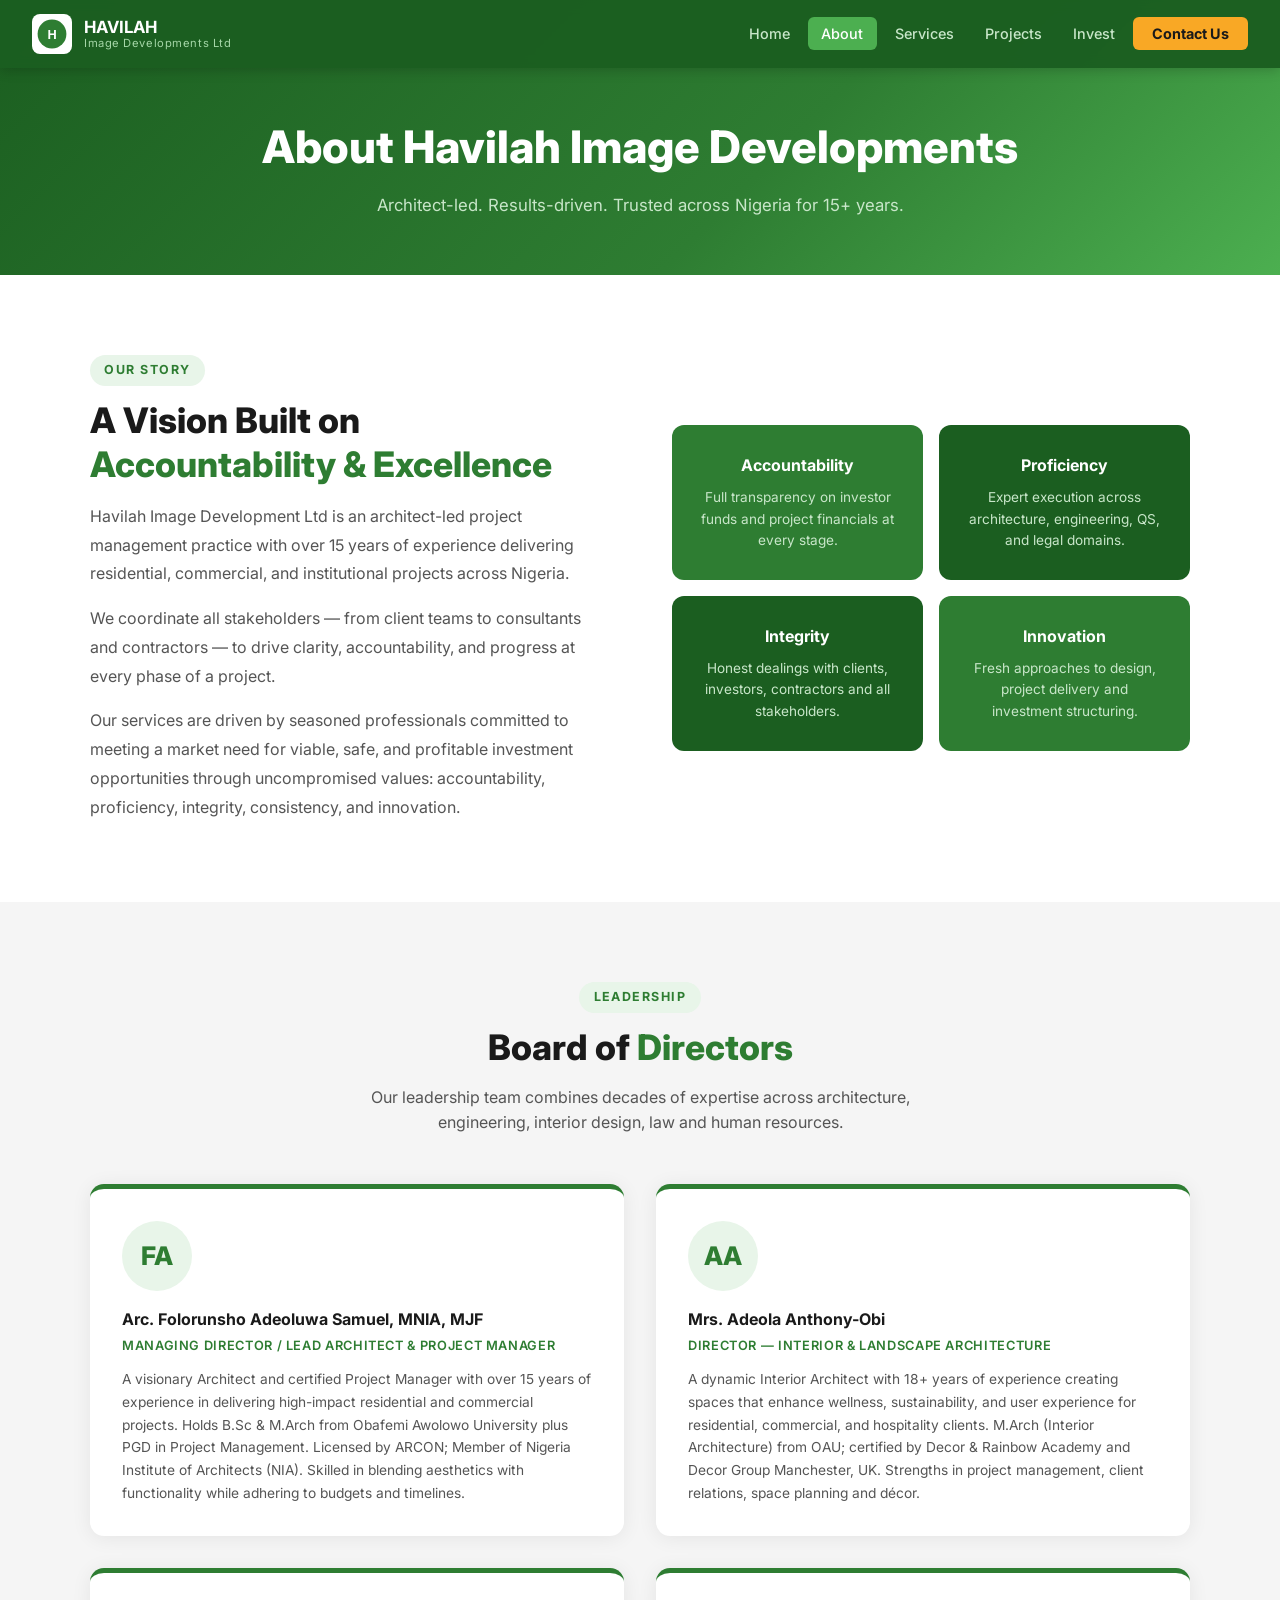
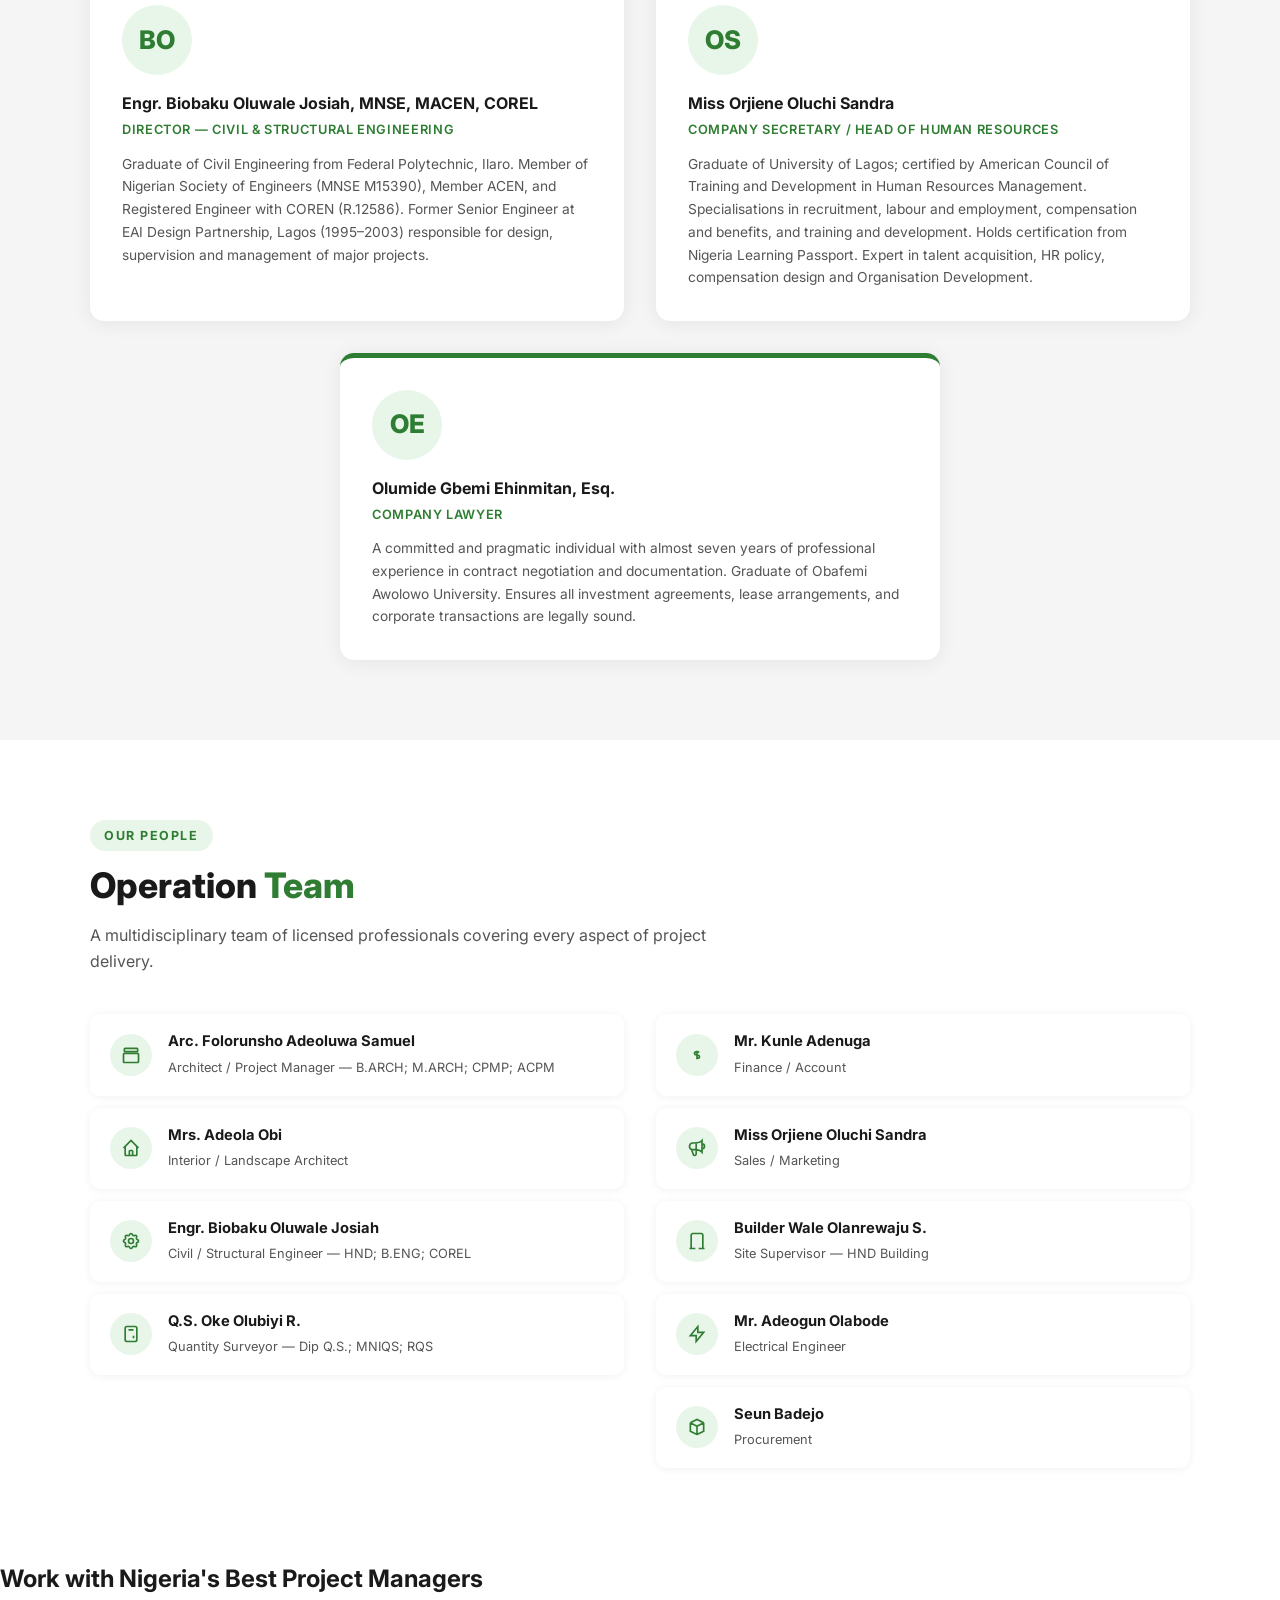
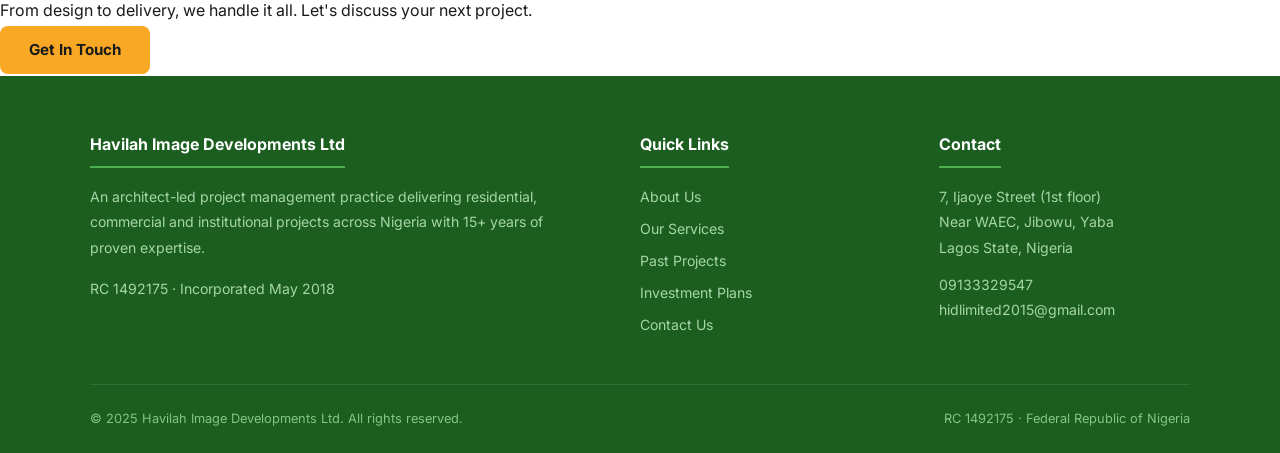
==== about.html @ 55fb6318 "Initial website build — Havilah Image Developments Ltd" ====
<!DOCTYPE html>
<html lang="en">
<head>
  <meta charset="UTF-8" />
  <meta name="viewport" content="width=device-width, initial-scale=1.0" />
  <title>About Us — Havilah Image Developments Ltd</title>
  <meta name="description" content="Learn about Havilah Image Developments Ltd — our story, board of directors, and expert operation team." />
  <link rel="preconnect" href="https://fonts.googleapis.com" />
  <link href="https://fonts.googleapis.com/css2?family=Inter:wght@400;500;600;700;800&display=swap" rel="stylesheet" />
  <link rel="stylesheet" href="assets/css/style.css" />
  <style>
    [data-reveal] {
      opacity: 0; transform: translateY(24px);
      transition: opacity 0.6s ease, transform 0.6s ease;
    }
    [data-reveal].revealed { opacity: 1; transform: none; }

    .team-card {
      background: white;
      border-radius: 14px;
      box-shadow: 0 2px 20px rgba(0,0,0,0.07);
      padding: 2rem;
      border-top: 5px solid var(--green-main);
      transition: transform 0.2s;
    }
    .team-card:hover { transform: translateY(-4px); }

    .team-avatar {
      width: 70px; height: 70px;
      border-radius: 50%;
      background: var(--green-pale);
      display: flex; align-items: center; justify-content: center;
      margin-bottom: 1rem;
      font-size: 1.6rem; font-weight: 800;
      color: var(--green-main);
    }

    .team-card h3 { font-size: 1rem; font-weight: 700; color: var(--dark); margin-bottom: 0.2rem; }
    .team-card .role { font-size: 0.8rem; color: var(--green-main); font-weight: 600; margin-bottom: 0.75rem; text-transform: uppercase; letter-spacing: 0.05em; }
    .team-card p { font-size: 0.86rem; color: var(--gray-text); line-height: 1.65; }

    .ops-row {
      display: flex; align-items: center; gap: 1rem;
      padding: 1rem 1.25rem;
      background: white;
      border-radius: 10px;
      box-shadow: 0 1px 8px rgba(0,0,0,0.06);
      margin-bottom: 0.75rem;
    }
    .ops-icon { width: 42px; height: 42px; border-radius: 50%; background: var(--green-pale); display: flex; align-items: center; justify-content: center; flex-shrink: 0; }
    .ops-icon svg { width: 20px; height: 20px; stroke: var(--green-main); }
    .ops-row h4 { font-size: 0.92rem; font-weight: 700; color: var(--dark); }
    .ops-row span { font-size: 0.8rem; color: var(--gray-text); }

    .value-card {
      background: var(--green-main);
      color: white;
      border-radius: 12px;
      padding: 1.75rem;
      text-align: center;
    }
    .value-card h3 { font-size: 1rem; font-weight: 700; margin-bottom: 0.5rem; }
    .value-card p { font-size: 0.85rem; color: #c8e6c9; }
  </style>
</head>
<body>

<!-- NAVBAR -->
<nav class="navbar">
  <a href="index.html" class="navbar-brand">
    <div style="width:40px;height:40px;background:white;border-radius:8px;display:flex;align-items:center;justify-content:center;">
      <svg viewBox="0 0 40 40" width="32" height="32"><circle cx="20" cy="20" r="18" fill="#2E7D32"/><text x="20" y="26" text-anchor="middle" fill="white" font-size="16" font-weight="800" font-family="Arial">H</text></svg>
    </div>
    <span>HAVILAH<small>Image Developments Ltd</small></span>
  </a>
  <button class="hamburger" aria-label="Menu"><span></span><span></span><span></span></button>
  <ul class="nav-links">
    <li><a href="index.html">Home</a></li>
    <li><a href="about.html">About</a></li>
    <li><a href="services.html">Services</a></li>
    <li><a href="projects.html">Projects</a></li>
    <li><a href="investment.html">Invest</a></li>
    <li><a href="contact.html" class="nav-cta">Contact Us</a></li>
  </ul>
</nav>

<!-- PAGE HEADER -->
<div class="page-header">
  <h1>About Havilah Image Developments</h1>
  <p>Architect-led. Results-driven. Trusted across Nigeria for 15+ years.</p>
</div>

<!-- ABOUT STORY -->
<section>
  <div class="container">
    <div class="grid-2" style="align-items:center;gap:4rem;" data-reveal>
      <div>
        <span class="section-label">Our Story</span>
        <h2 class="section-title">A Vision Built on <span>Accountability & Excellence</span></h2>
        <p style="color:var(--gray-text);margin-bottom:1rem;line-height:1.8;">Havilah Image Development Ltd is an architect-led project management practice with over 15 years of experience delivering residential, commercial, and institutional projects across Nigeria.</p>
        <p style="color:var(--gray-text);margin-bottom:1rem;line-height:1.8;">We coordinate all stakeholders — from client teams to consultants and contractors — to drive clarity, accountability, and progress at every phase of a project.</p>
        <p style="color:var(--gray-text);line-height:1.8;">Our services are driven by seasoned professionals committed to meeting a market need for viable, safe, and profitable investment opportunities through uncompromised values: accountability, proficiency, integrity, consistency, and innovation.</p>
      </div>
      <div class="grid-2" style="gap:1rem;">
        <div class="value-card">
          <h3>Accountability</h3>
          <p>Full transparency on investor funds and project financials at every stage.</p>
        </div>
        <div class="value-card" style="background:var(--green-dark);">
          <h3>Proficiency</h3>
          <p>Expert execution across architecture, engineering, QS, and legal domains.</p>
        </div>
        <div class="value-card" style="background:var(--green-dark);">
          <h3>Integrity</h3>
          <p>Honest dealings with clients, investors, contractors and all stakeholders.</p>
        </div>
        <div class="value-card">
          <h3>Innovation</h3>
          <p>Fresh approaches to design, project delivery and investment structuring.</p>
        </div>
      </div>
    </div>
  </div>
</section>

<!-- BOARD OF DIRECTORS -->
<section style="background:var(--gray-light);">
  <div class="container">
    <div data-reveal style="text-align:center;margin-bottom:3rem;">
      <span class="section-label">Leadership</span>
      <h2 class="section-title">Board of <span>Directors</span></h2>
      <p class="section-subtitle" style="margin:0 auto;">Our leadership team combines decades of expertise across architecture, engineering, interior design, law and human resources.</p>
    </div>
    <div class="grid-2" data-reveal style="gap:2rem;">
      <div class="team-card">
        <div class="team-avatar">FA</div>
        <h3>Arc. Folorunsho Adeoluwa Samuel, MNIA, MJF</h3>
        <div class="role">Managing Director / Lead Architect & Project Manager</div>
        <p>A visionary Architect and certified Project Manager with over 15 years of experience in delivering high-impact residential and commercial projects. Holds B.Sc &amp; M.Arch from Obafemi Awolowo University plus PGD in Project Management. Licensed by ARCON; Member of Nigeria Institute of Architects (NIA). Skilled in blending aesthetics with functionality while adhering to budgets and timelines.</p>
      </div>
      <div class="team-card">
        <div class="team-avatar">AA</div>
        <h3>Mrs. Adeola Anthony-Obi</h3>
        <div class="role">Director — Interior & Landscape Architecture</div>
        <p>A dynamic Interior Architect with 18+ years of experience creating spaces that enhance wellness, sustainability, and user experience for residential, commercial, and hospitality clients. M.Arch (Interior Architecture) from OAU; certified by Decor &amp; Rainbow Academy and Decor Group Manchester, UK. Strengths in project management, client relations, space planning and décor.</p>
      </div>
      <div class="team-card">
        <div class="team-avatar">BO</div>
        <h3>Engr. Biobaku Oluwale Josiah, MNSE, MACEN, COREL</h3>
        <div class="role">Director — Civil & Structural Engineering</div>
        <p>Graduate of Civil Engineering from Federal Polytechnic, Ilaro. Member of Nigerian Society of Engineers (MNSE M15390), Member ACEN, and Registered Engineer with COREN (R.12586). Former Senior Engineer at EAI Design Partnership, Lagos (1995–2003) responsible for design, supervision and management of major projects.</p>
      </div>
      <div class="team-card">
        <div class="team-avatar">OS</div>
        <h3>Miss Orjiene Oluchi Sandra</h3>
        <div class="role">Company Secretary / Head of Human Resources</div>
        <p>Graduate of University of Lagos; certified by American Council of Training and Development in Human Resources Management. Specialisations in recruitment, labour and employment, compensation and benefits, and training and development. Holds certification from Nigeria Learning Passport. Expert in talent acquisition, HR policy, compensation design and Organisation Development.</p>
      </div>
    </div>

    <!-- Lawyer -->
    <div style="margin-top:2rem;" data-reveal>
      <div class="team-card" style="max-width:600px;margin:0 auto;">
        <div class="team-avatar">OE</div>
        <h3>Olumide Gbemi Ehinmitan, Esq.</h3>
        <div class="role">Company Lawyer</div>
        <p>A committed and pragmatic individual with almost seven years of professional experience in contract negotiation and documentation. Graduate of Obafemi Awolowo University. Ensures all investment agreements, lease arrangements, and corporate transactions are legally sound.</p>
      </div>
    </div>
  </div>
</section>

<!-- OPERATION TEAM -->
<section>
  <div class="container">
    <div data-reveal style="margin-bottom:2.5rem;">
      <span class="section-label">Our People</span>
      <h2 class="section-title">Operation <span>Team</span></h2>
      <p class="section-subtitle">A multidisciplinary team of licensed professionals covering every aspect of project delivery.</p>
    </div>
    <div class="grid-2" data-reveal>
      <div>
        <div class="ops-row">
          <div class="ops-icon"><svg fill="none" stroke-width="2" viewBox="0 0 24 24"><path d="M4 5a1 1 0 011-1h14a1 1 0 011 1v2a1 1 0 01-1 1H5a1 1 0 01-1-1V5z"/><rect x="3" y="10" width="18" height="11" rx="1" stroke-width="2" fill="none"/></svg></div>
          <div><h4>Arc. Folorunsho Adeoluwa Samuel</h4><span>Architect / Project Manager — B.ARCH; M.ARCH; CPMP; ACPM</span></div>
        </div>
        <div class="ops-row">
          <div class="ops-icon"><svg fill="none" stroke-width="2" viewBox="0 0 24 24"><path d="M3 12l2-2m0 0l7-7 7 7M5 10v10a1 1 0 001 1h3m10-11l2 2m-2-2v10a1 1 0 01-1 1h-3m-6 0a1 1 0 001-1v-4a1 1 0 011-1h2a1 1 0 011 1v4a1 1 0 001 1m-6 0h6"/></svg></div>
          <div><h4>Mrs. Adeola Obi</h4><span>Interior / Landscape Architect</span></div>
        </div>
        <div class="ops-row">
          <div class="ops-icon"><svg fill="none" stroke-width="2" viewBox="0 0 24 24"><path d="M10.325 4.317c.426-1.756 2.924-1.756 3.35 0a1.724 1.724 0 002.573 1.066c1.543-.94 3.31.826 2.37 2.37a1.724 1.724 0 001.065 2.572c1.756.426 1.756 2.924 0 3.35a1.724 1.724 0 00-1.066 2.573c.94 1.543-.826 3.31-2.37 2.37a1.724 1.724 0 00-2.572 1.065c-.426 1.756-2.924 1.756-3.35 0a1.724 1.724 0 00-2.573-1.066c-1.543.94-3.31-.826-2.37-2.37a1.724 1.724 0 00-1.065-2.572c-1.756-.426-1.756-2.924 0-3.35a1.724 1.724 0 001.066-2.573c-.94-1.543.826-3.31 2.37-2.37.996.608 2.296.07 2.572-1.065z"/><circle cx="12" cy="12" r="3"/></svg></div>
          <div><h4>Engr. Biobaku Oluwale Josiah</h4><span>Civil / Structural Engineer — HND; B.ENG; COREL</span></div>
        </div>
        <div class="ops-row">
          <div class="ops-icon"><svg fill="none" stroke-width="2" viewBox="0 0 24 24"><path d="M9 7h6m0 10v-3m-3 3h.01M9 17h.01M9 14h.01M12 14h.01M15 11h.01M12 11h.01M9 11h.01M7 21h10a2 2 0 002-2V5a2 2 0 00-2-2H7a2 2 0 00-2 2v14a2 2 0 002 2z"/></svg></div>
          <div><h4>Q.S. Oke Olubiyi R.</h4><span>Quantity Surveyor — Dip Q.S.; MNIQS; RQS</span></div>
        </div>
      </div>
      <div>
        <div class="ops-row">
          <div class="ops-icon"><svg fill="none" stroke-width="2" viewBox="0 0 24 24"><path d="M12 8c-1.657 0-3 .895-3 2s1.343 2 3 2 3 .895 3 2-1.343 2-3 2m0-8c1.11 0 2.08.402 2.599 1M12 8V7m0 1v8m0 0v1"/></svg></div>
          <div><h4>Mr. Kunle Adenuga</h4><span>Finance / Account</span></div>
        </div>
        <div class="ops-row">
          <div class="ops-icon"><svg fill="none" stroke-width="2" viewBox="0 0 24 24"><path d="M11 5.882V19.24a1.76 1.76 0 01-3.417.592l-2.147-6.15M18 13a3 3 0 100-6M5.436 13.683A4.001 4.001 0 017 6h1.832c4.1 0 7.625-1.234 9.168-3v14c-1.543-1.766-5.067-3-9.168-3H7a3.988 3.988 0 01-1.564-.317z"/></svg></div>
          <div><h4>Miss Orjiene Oluchi Sandra</h4><span>Sales / Marketing</span></div>
        </div>
        <div class="ops-row">
          <div class="ops-icon"><svg fill="none" stroke-width="2" viewBox="0 0 24 24"><path d="M19 21V5a2 2 0 00-2-2H7a2 2 0 00-2 2v16m14 0h2m-2 0h-5m-9 0H3m2 0h5"/></svg></div>
          <div><h4>Builder Wale Olanrewaju S.</h4><span>Site Supervisor — HND Building</span></div>
        </div>
        <div class="ops-row">
          <div class="ops-icon"><svg fill="none" stroke-width="2" viewBox="0 0 24 24"><path d="M13 10V3L4 14h7v7l9-11h-7z"/></svg></div>
          <div><h4>Mr. Adeogun Olabode</h4><span>Electrical Engineer</span></div>
        </div>
        <div class="ops-row">
          <div class="ops-icon"><svg fill="none" stroke-width="2" viewBox="0 0 24 24"><path d="M20 7l-8-4-8 4m16 0l-8 4m8-4v10l-8 4m0-10L4 7m8 4v10M4 7v10l8 4"/></svg></div>
          <div><h4>Seun Badejo</h4><span>Procurement</span></div>
        </div>
      </div>
    </div>
  </div>
</section>

<!-- CTA -->
<div class="cta-band">
  <h2>Work with Nigeria's Best Project Managers</h2>
  <p>From design to delivery, we handle it all. Let's discuss your next project.</p>
  <div class="btn-actions">
    <a href="contact.html" class="btn btn-gold">Get In Touch</a>
    <a href="services.html" class="btn btn-outline" style="color:white;border-color:rgba(255,255,255,0.5);">Our Services</a>
  </div>
</div>

<!-- FOOTER -->
<footer class="footer">
  <div class="footer-grid">
    <div>
      <h4>Havilah Image Developments Ltd</h4>
      <p>An architect-led project management practice delivering residential, commercial and institutional projects across Nigeria with 15+ years of proven expertise.</p>
      <p style="margin-top:1rem;">RC 1492175 · Incorporated May 2018</p>
    </div>
    <div>
      <h4>Quick Links</h4>
      <ul>
        <li><a href="about.html">About Us</a></li>
        <li><a href="services.html">Our Services</a></li>
        <li><a href="projects.html">Past Projects</a></li>
        <li><a href="investment.html">Investment Plans</a></li>
        <li><a href="contact.html">Contact Us</a></li>
      </ul>
    </div>
    <div>
      <h4>Contact</h4>
      <p>7, Ijaoye Street (1st floor)<br>Near WAEC, Jibowu, Yaba<br>Lagos State, Nigeria</p>
      <p style="margin-top:0.75rem;"><a href="tel:09133329547">09133329547</a></p>
      <p><a href="mailto:hidlimited2015@gmail.com">hidlimited2015@gmail.com</a></p>
    </div>
  </div>
  <div class="footer-bottom">
    <span>&copy; 2025 Havilah Image Developments Ltd. All rights reserved.</span>
    <span>RC 1492175 · Federal Republic of Nigeria</span>
  </div>
</footer>

<script src="assets/js/main.js"></script>
</body>
</html>
---- assets/css/style.css ----
/* Havilah Image Developments Ltd - Custom Styles */

:root {
  --green-dark: #1B5E20;
  --green-main: #2E7D32;
  --green-light: #4CAF50;
  --green-pale: #E8F5E9;
  --gold: #F9A825;
  --white: #ffffff;
  --gray-light: #f5f5f5;
  --gray-text: #555555;
  --dark: #1a1a1a;
}

* {
  margin: 0;
  padding: 0;
  box-sizing: border-box;
}

html {
  scroll-behavior: smooth;
}

body {
  font-family: 'Inter', 'Segoe UI', sans-serif;
  color: var(--dark);
  line-height: 1.6;
}

/* ── NAVBAR ── */
.navbar {
  position: fixed;
  top: 0;
  width: 100%;
  z-index: 1000;
  background: rgba(27, 94, 32, 0.97);
  backdrop-filter: blur(6px);
  padding: 0 2rem;
  display: flex;
  align-items: center;
  justify-content: space-between;
  height: 68px;
  box-shadow: 0 2px 12px rgba(0,0,0,0.2);
}

.navbar-brand {
  display: flex;
  align-items: center;
  gap: 0.75rem;
  text-decoration: none;
}

.navbar-brand img {
  height: 44px;
}

.navbar-brand span {
  color: white;
  font-weight: 700;
  font-size: 1.05rem;
  line-height: 1.2;
}

.navbar-brand span small {
  display: block;
  font-weight: 400;
  font-size: 0.7rem;
  color: #a5d6a7;
  letter-spacing: 0.05em;
}

.nav-links {
  display: flex;
  align-items: center;
  gap: 0.25rem;
  list-style: none;
}

.nav-links a {
  color: #c8e6c9;
  text-decoration: none;
  padding: 0.5rem 0.85rem;
  border-radius: 6px;
  font-size: 0.9rem;
  font-weight: 500;
  transition: background 0.2s, color 0.2s;
}

.nav-links a:hover,
.nav-links a.active {
  background: var(--green-light);
  color: white;
}

.nav-cta {
  background: var(--gold) !important;
  color: #1a1a1a !important;
  font-weight: 700 !important;
  padding: 0.5rem 1.2rem !important;
}

.nav-cta:hover {
  background: #f57f17 !important;
}

/* Hamburger */
.hamburger {
  display: none;
  flex-direction: column;
  gap: 5px;
  background: none;
  border: none;
  cursor: pointer;
  padding: 0.25rem;
}

.hamburger span {
  display: block;
  width: 26px;
  height: 2px;
  background: white;
  border-radius: 2px;
  transition: 0.3s;
}

/* ── PAGE HEADER BANNER ── */
.page-header {
  background: linear-gradient(135deg, var(--green-dark) 0%, var(--green-main) 60%, var(--green-light) 100%);
  padding: 7rem 2rem 3.5rem;
  text-align: center;
  color: white;
}

.page-header h1 {
  font-size: clamp(1.8rem, 4vw, 2.8rem);
  font-weight: 800;
  margin-bottom: 0.5rem;
}

.page-header p {
  font-size: 1.05rem;
  color: #c8e6c9;
  max-width: 600px;
  margin: 0 auto;
}

/* ── SECTIONS ── */
section {
  padding: 5rem 2rem;
}

.container {
  max-width: 1100px;
  margin: 0 auto;
}

.section-label {
  display: inline-block;
  background: var(--green-pale);
  color: var(--green-main);
  font-size: 0.78rem;
  font-weight: 700;
  letter-spacing: 0.12em;
  text-transform: uppercase;
  padding: 0.35rem 0.9rem;
  border-radius: 50px;
  margin-bottom: 0.75rem;
}

.section-title {
  font-size: clamp(1.6rem, 3.5vw, 2.2rem);
  font-weight: 800;
  color: var(--dark);
  margin-bottom: 1rem;
  line-height: 1.25;
}

.section-title span {
  color: var(--green-main);
}

.section-subtitle {
  color: var(--gray-text);
  max-width: 620px;
  font-size: 1rem;
  margin-bottom: 2.5rem;
}

/* ── BUTTONS ── */
.btn {
  display: inline-block;
  padding: 0.75rem 1.8rem;
  border-radius: 8px;
  font-weight: 700;
  font-size: 0.95rem;
  text-decoration: none;
  transition: all 0.2s;
  cursor: pointer;
  border: none;
}

.btn-primary {
  background: var(--green-main);
  color: white;
}

.btn-primary:hover {
  background: var(--green-dark);
  transform: translateY(-2px);
  box-shadow: 0 6px 20px rgba(46,125,50,0.3);
}

.btn-gold {
  background: var(--gold);
  color: #1a1a1a;
}

.btn-gold:hover {
  background: #f57f17;
  transform: translateY(-2px);
  box-shadow: 0 6px 20px rgba(249,168,37,0.35);
}

.btn-outline {
  background: transparent;
  color: var(--green-main);
  border: 2px solid var(--green-main);
}

.btn-outline:hover {
  background: var(--green-main);
  color: white;
}

/* ── CARDS ── */
.card {
  background: white;
  border-radius: 12px;
  box-shadow: 0 2px 16px rgba(0,0,0,0.07);
  padding: 2rem;
  transition: transform 0.2s, box-shadow 0.2s;
}

.card:hover {
  transform: translateY(-4px);
  box-shadow: 0 8px 32px rgba(0,0,0,0.12);
}

/* ── GRID UTILITIES ── */
.grid-2 {
  display: grid;
  grid-template-columns: repeat(2, 1fr);
  gap: 2rem;
}

.grid-3 {
  display: grid;
  grid-template-columns: repeat(3, 1fr);
  gap: 2rem;
}

.grid-4 {
  display: grid;
  grid-template-columns: repeat(4, 1fr);
  gap: 1.5rem;
}

/* ── TABLES ── */
.styled-table {
  width: 100%;
  border-collapse: collapse;
  font-size: 0.9rem;
}

.styled-table th {
  background: var(--green-main);
  color: white;
  padding: 0.9rem 1rem;
  text-align: left;
  font-weight: 600;
}

.styled-table td {
  padding: 0.85rem 1rem;
  border-bottom: 1px solid #e0e0e0;
  vertical-align: top;
}

.styled-table tr:nth-child(even) td {
  background: var(--green-pale);
}

.styled-table tr:last-child td {
  border-bottom: none;
}

/* ── FOOTER ── */
.footer {
  background: var(--green-dark);
  color: #c8e6c9;
  padding: 3.5rem 2rem 1.5rem;
}

.footer-grid {
  display: grid;
  grid-template-columns: 2fr 1fr 1fr;
  gap: 3rem;
  max-width: 1100px;
  margin: 0 auto 2.5rem;
}

.footer h4 {
  color: white;
  font-size: 1rem;
  font-weight: 700;
  margin-bottom: 1rem;
  padding-bottom: 0.5rem;
  border-bottom: 2px solid var(--green-light);
  display: inline-block;
}

.footer p, .footer a {
  font-size: 0.88rem;
  line-height: 1.8;
  color: #a5d6a7;
  text-decoration: none;
}

.footer a:hover {
  color: white;
}

.footer ul {
  list-style: none;
}

.footer ul li {
  margin-bottom: 0.4rem;
}

.footer-bottom {
  max-width: 1100px;
  margin: 0 auto;
  padding-top: 1.5rem;
  border-top: 1px solid rgba(255,255,255,0.1);
  display: flex;
  justify-content: space-between;
  align-items: center;
  font-size: 0.8rem;
  color: #81c784;
}

/* ── HIGHLIGHT BOX ── */
.highlight-box {
  background: var(--green-pale);
  border-left: 4px solid var(--green-main);
  padding: 1.25rem 1.5rem;
  border-radius: 0 8px 8px 0;
  margin: 1.5rem 0;
}

/* ── STAT BOX ── */
.stat-box {
  text-align: center;
  padding: 2rem 1rem;
}

.stat-box .number {
  font-size: 2.5rem;
  font-weight: 800;
  color: var(--green-main);
  line-height: 1;
}

.stat-box .label {
  font-size: 0.85rem;
  color: var(--gray-text);
  margin-top: 0.4rem;
  font-weight: 500;
}

/* ── BADGE ── */
.badge {
  display: inline-block;
  background: var(--gold);
  color: #1a1a1a;
  font-size: 0.75rem;
  font-weight: 700;
  padding: 0.2rem 0.65rem;
  border-radius: 50px;
}

/* ── ICON CIRCLE ── */
.icon-circle {
  width: 56px;
  height: 56px;
  border-radius: 50%;
  background: var(--green-pale);
  display: flex;
  align-items: center;
  justify-content: center;
  margin-bottom: 1rem;
}

.icon-circle svg {
  width: 28px;
  height: 28px;
  stroke: var(--green-main);
}

/* ── FORM STYLES ── */
.form-group {
  margin-bottom: 1.25rem;
}

.form-group label {
  display: block;
  font-size: 0.88rem;
  font-weight: 600;
  color: #333;
  margin-bottom: 0.4rem;
}

.form-group input,
.form-group select,
.form-group textarea {
  width: 100%;
  padding: 0.75rem 1rem;
  border: 1.5px solid #ddd;
  border-radius: 8px;
  font-size: 0.95rem;
  font-family: inherit;
  transition: border-color 0.2s;
  background: white;
}

.form-group input:focus,
.form-group select:focus,
.form-group textarea:focus {
  outline: none;
  border-color: var(--green-main);
  box-shadow: 0 0 0 3px rgba(46,125,50,0.1);
}

/* ── MOBILE ── */
@media (max-width: 768px) {
  .hamburger { display: flex; }

  .nav-links {
    display: none;
    position: fixed;
    top: 68px;
    left: 0;
    right: 0;
    background: var(--green-dark);
    flex-direction: column;
    padding: 1rem;
    gap: 0.25rem;
    box-shadow: 0 8px 24px rgba(0,0,0,0.2);
  }

  .nav-links.open { display: flex; }

  .nav-links a {
    display: block;
    padding: 0.75rem 1rem;
    border-radius: 8px;
  }

  .grid-2, .grid-3, .grid-4 {
    grid-template-columns: 1fr;
  }

  .footer-grid {
    grid-template-columns: 1fr;
    gap: 2rem;
  }

  .footer-bottom {
    flex-direction: column;
    gap: 0.5rem;
    text-align: center;
  }
}

@media (max-width: 480px) {
  section { padding: 3.5rem 1rem; }
  .navbar { padding: 0 1rem; }
}
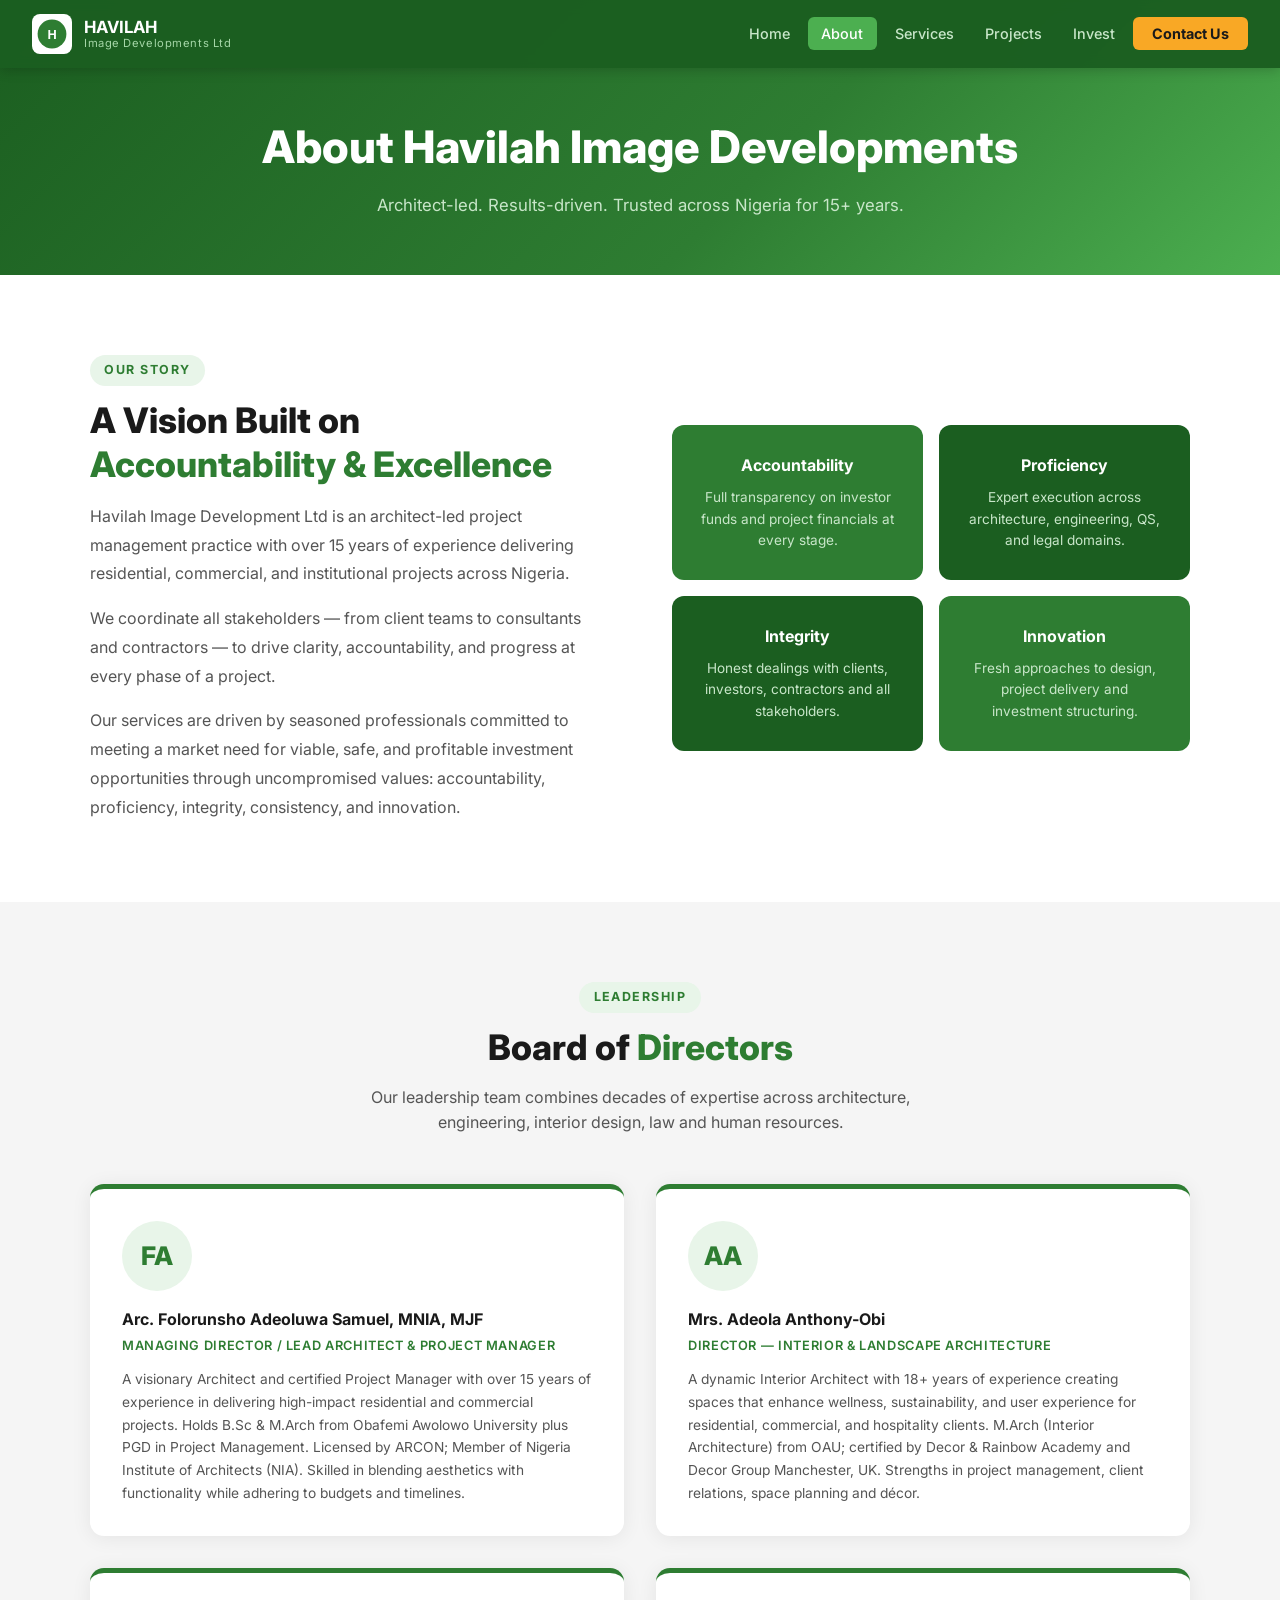
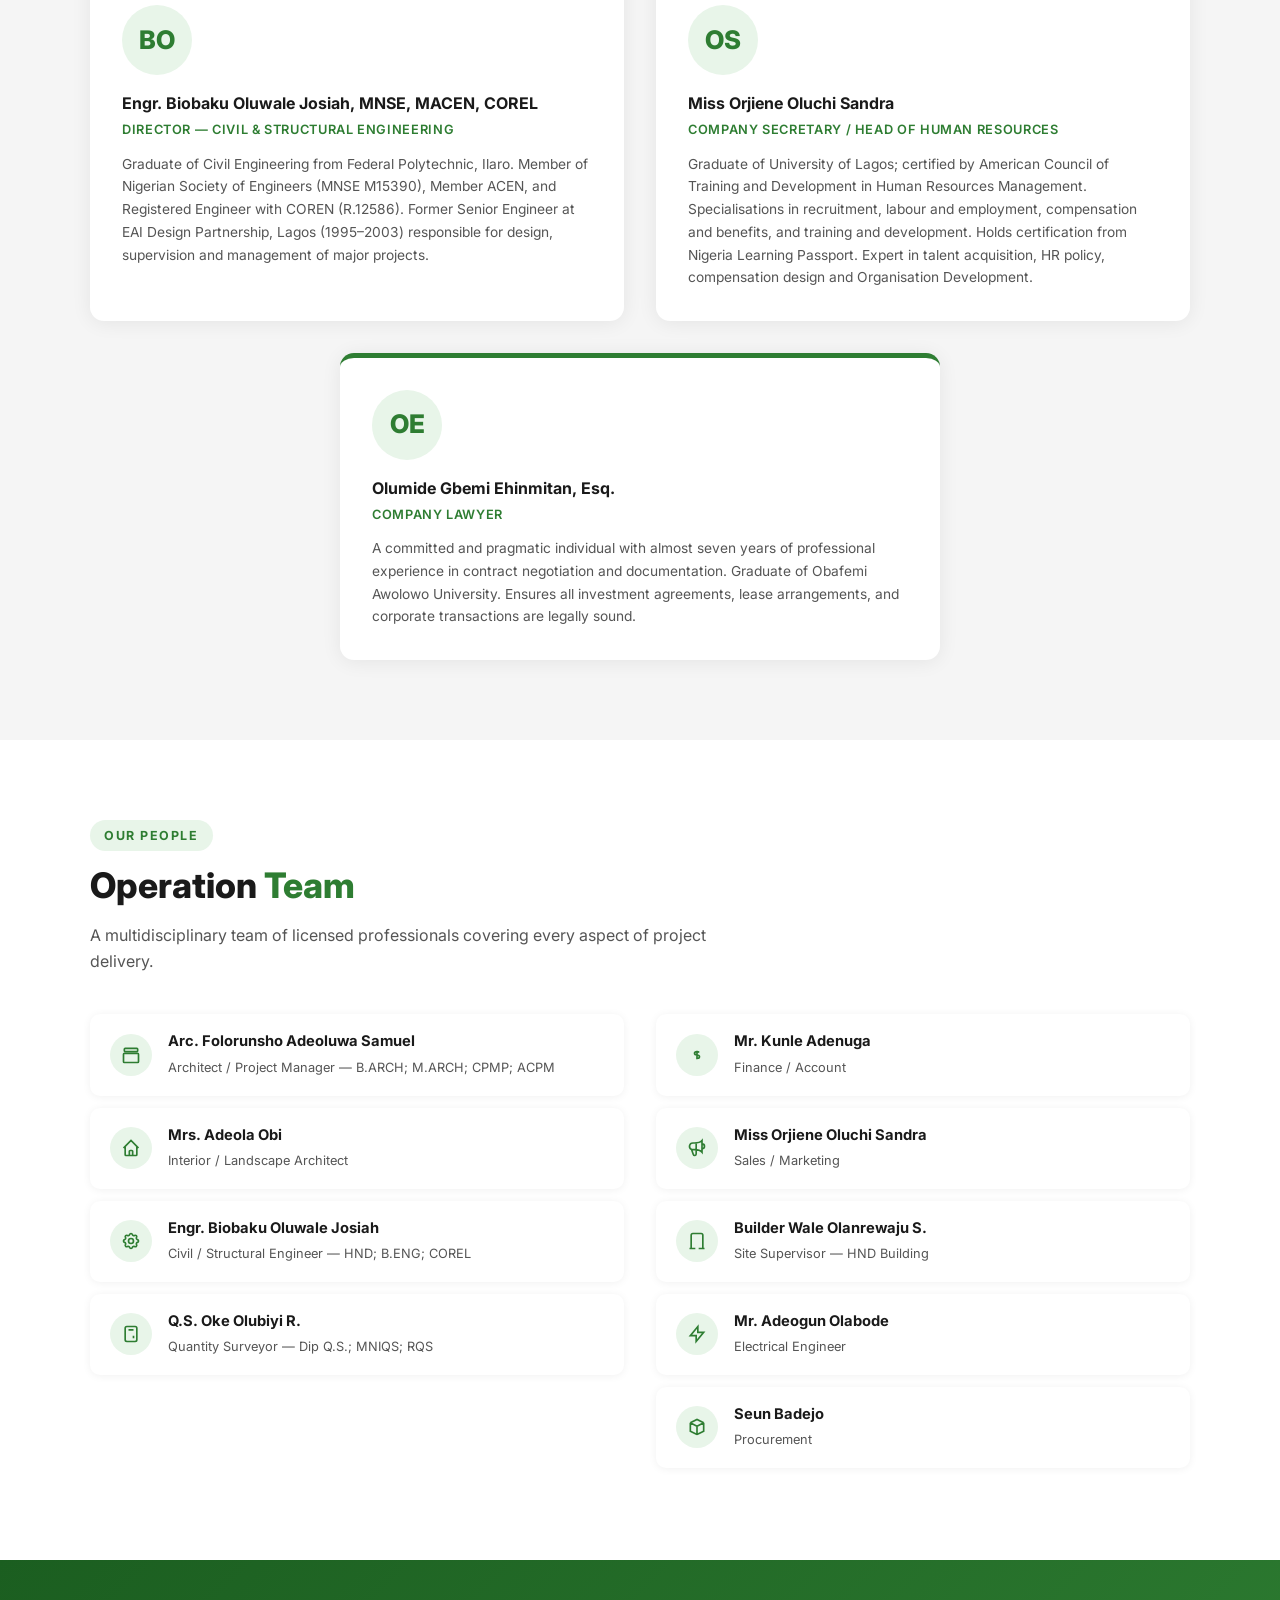
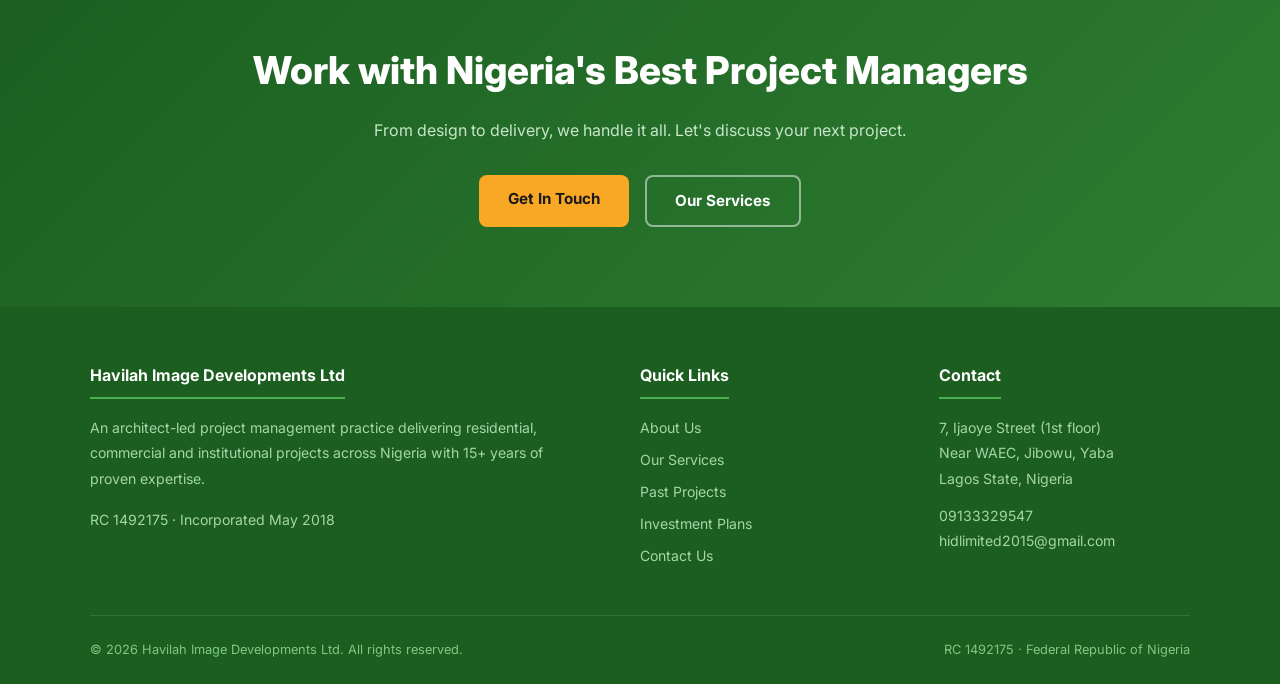
==== commit 1a58694e: "Add Netlify CMS, fix copyright year to 2026, fix CTA band styles across all pages" ====
--- a/about.html
+++ b/about.html
@@ -259,11 +259,12 @@
     </div>
   </div>
   <div class="footer-bottom">
-    <span>&copy; 2025 Havilah Image Developments Ltd. All rights reserved.</span>
+    <span>&copy; 2026 Havilah Image Developments Ltd. All rights reserved.</span>
     <span>RC 1492175 · Federal Republic of Nigeria</span>
   </div>
 </footer>
 
 <script src="assets/js/main.js"></script>
+<script src="https://identity.netlify.com/v1/netlify-identity-widget.js"></script>
 </body>
 </html>
--- a/assets/css/style.css
+++ b/assets/css/style.css
@@ -443,6 +443,34 @@
   box-shadow: 0 0 0 3px rgba(46,125,50,0.1);
 }
 
+/* ── CTA BAND ── */
+.cta-band {
+  background: linear-gradient(135deg, var(--green-dark), var(--green-main));
+  color: white;
+  padding: 5rem 2rem;
+  text-align: center;
+}
+
+.cta-band h2 {
+  font-size: clamp(1.6rem, 4vw, 2.4rem);
+  font-weight: 800;
+  margin-bottom: 1rem;
+}
+
+.cta-band p {
+  color: #c8e6c9;
+  max-width: 540px;
+  margin: 0 auto 2rem;
+  font-size: 1rem;
+}
+
+.cta-band .btn-actions {
+  display: flex;
+  gap: 1rem;
+  justify-content: center;
+  flex-wrap: wrap;
+}
+
 /* ── MOBILE ── */
 @media (max-width: 768px) {
   .hamburger { display: flex; }
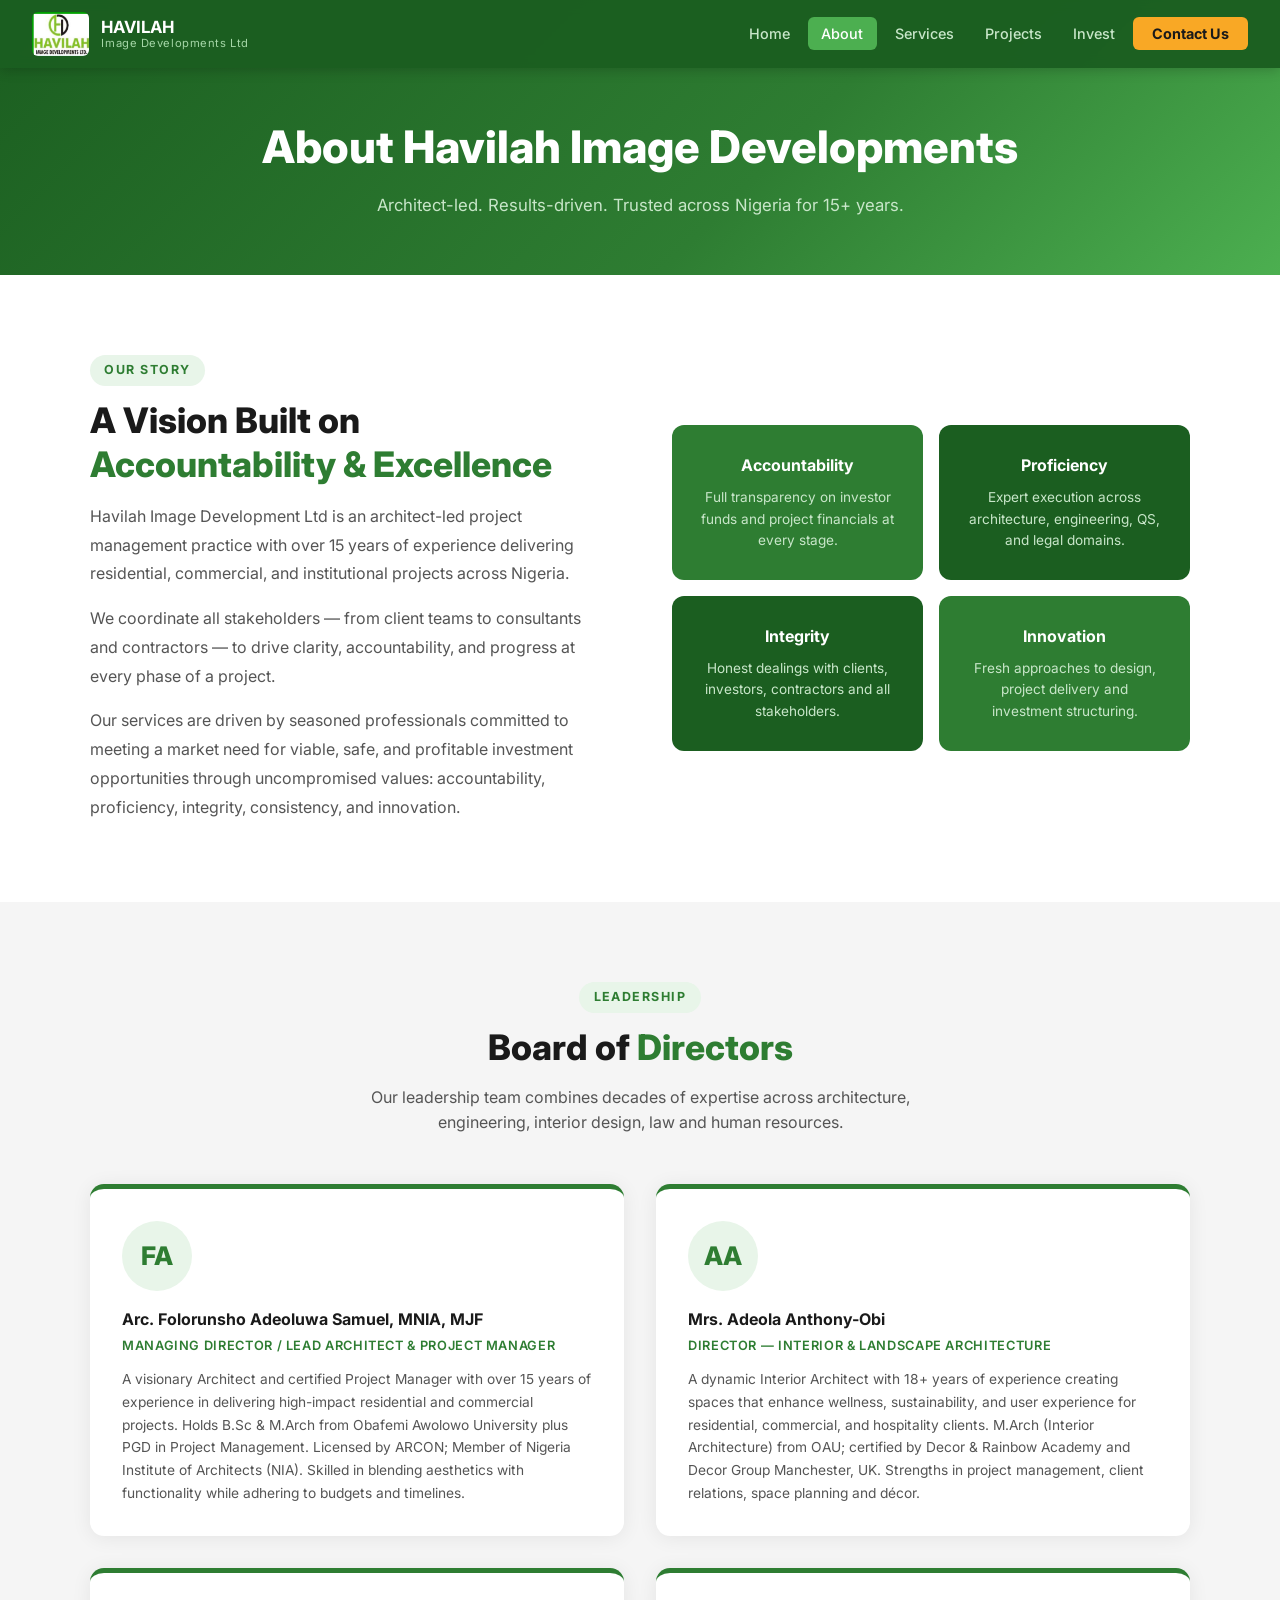
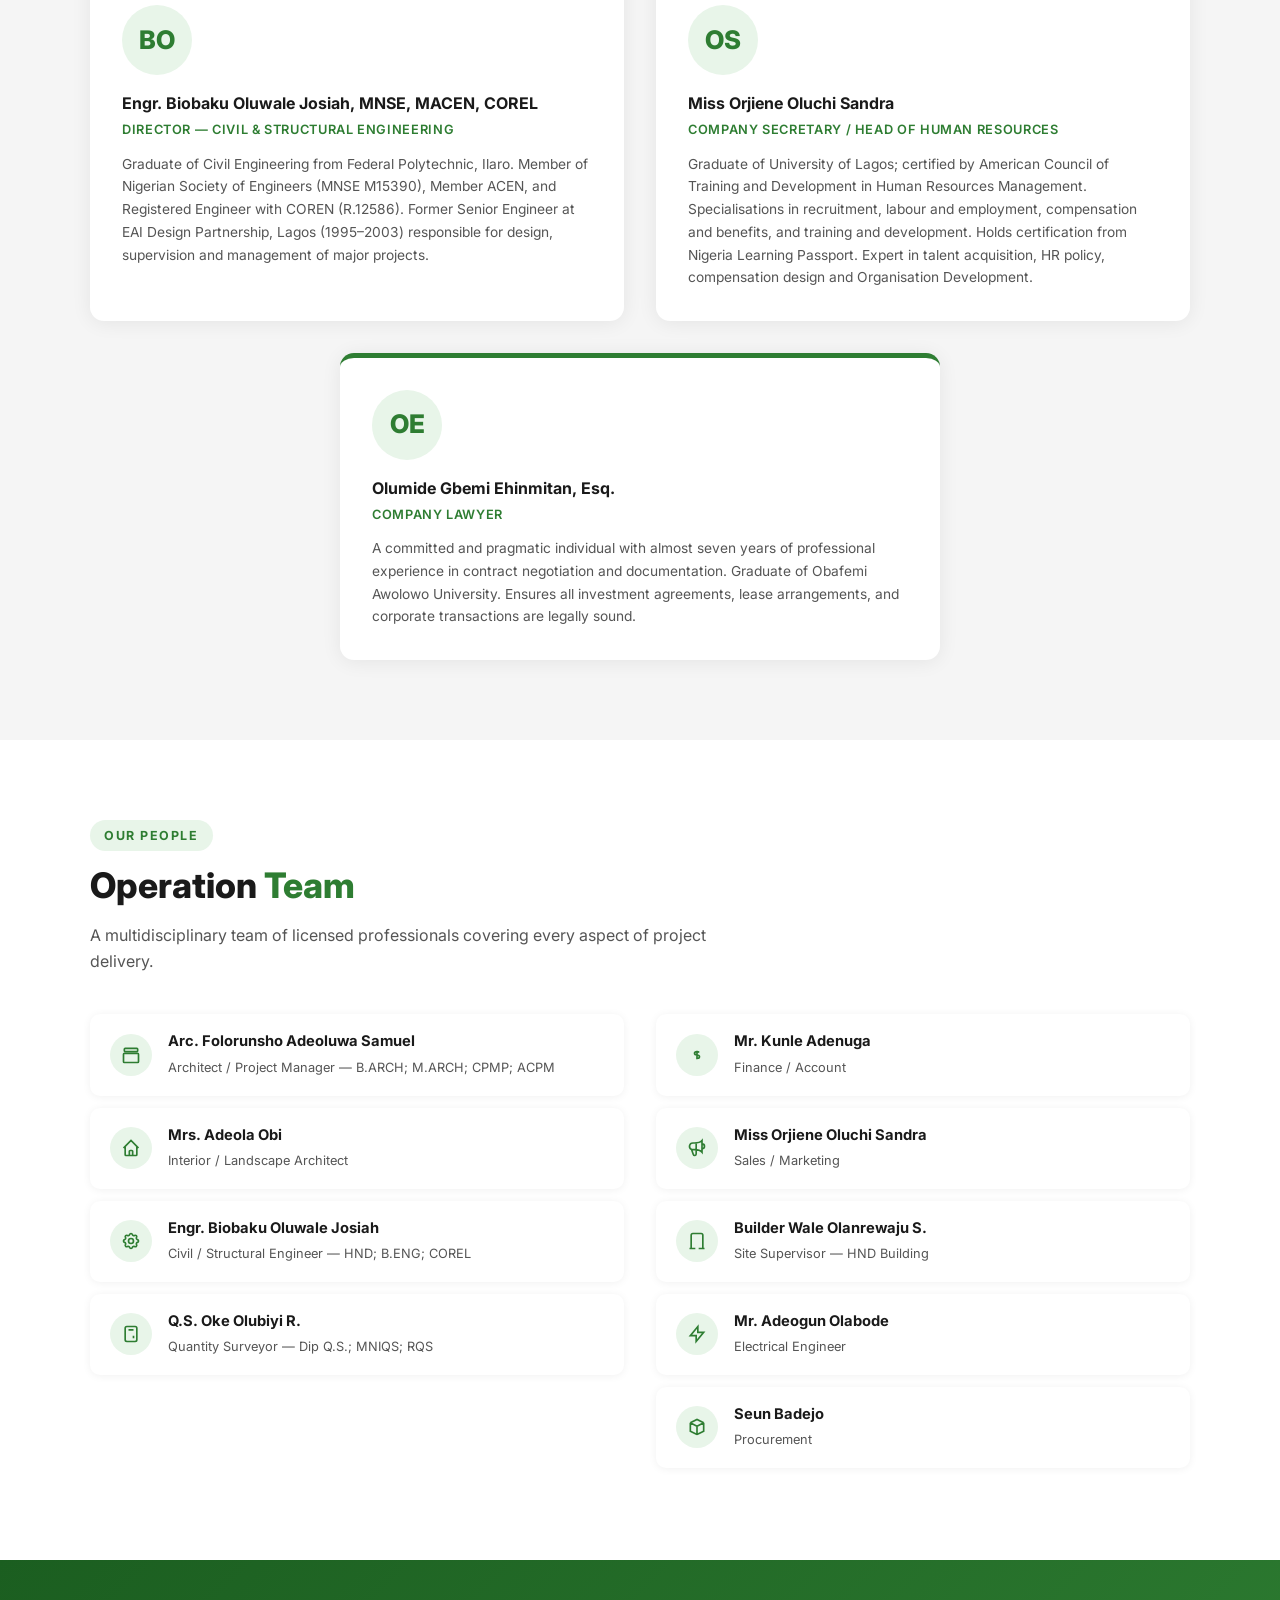
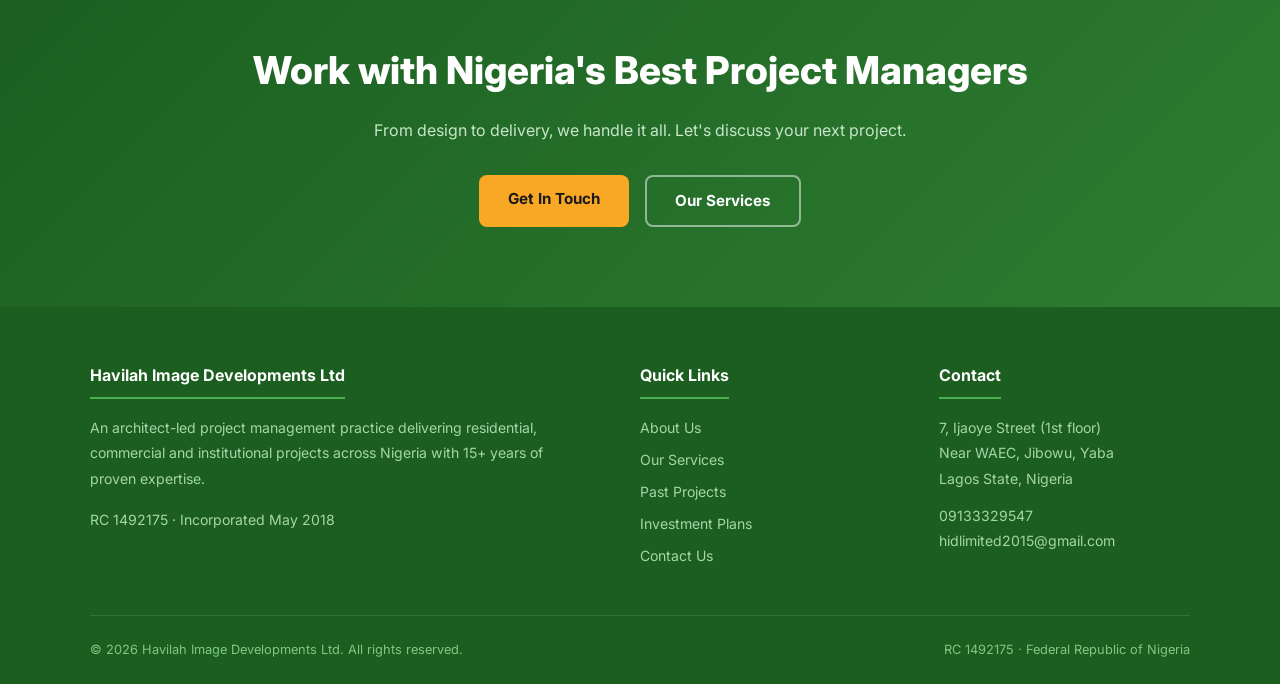
==== commit 024a821f: "Add real logo and favicon across all pages" ====
--- a/about.html
+++ b/about.html
@@ -5,6 +5,10 @@
   <meta name="viewport" content="width=device-width, initial-scale=1.0" />
   <title>About Us — Havilah Image Developments Ltd</title>
   <meta name="description" content="Learn about Havilah Image Developments Ltd — our story, board of directors, and expert operation team." />
+  <link rel="icon" type="image/x-icon" href="/favicon.ico" />
+  <link rel="icon" type="image/png" sizes="32x32" href="/assets/images/favicon-32.png" />
+  <link rel="icon" type="image/png" sizes="16x16" href="/assets/images/favicon-16.png" />
+  <link rel="apple-touch-icon" sizes="180x180" href="/assets/images/apple-touch-icon.png" />
   <link rel="preconnect" href="https://fonts.googleapis.com" />
   <link href="https://fonts.googleapis.com/css2?family=Inter:wght@400;500;600;700;800&display=swap" rel="stylesheet" />
   <link rel="stylesheet" href="assets/css/style.css" />
@@ -68,9 +72,7 @@
 <!-- NAVBAR -->
 <nav class="navbar">
   <a href="index.html" class="navbar-brand">
-    <div style="width:40px;height:40px;background:white;border-radius:8px;display:flex;align-items:center;justify-content:center;">
-      <svg viewBox="0 0 40 40" width="32" height="32"><circle cx="20" cy="20" r="18" fill="#2E7D32"/><text x="20" y="26" text-anchor="middle" fill="white" font-size="16" font-weight="800" font-family="Arial">H</text></svg>
-    </div>
+    <img src="/assets/images/logo.png" alt="Havilah Logo" style="height:44px;width:auto;border-radius:6px;" />
     <span>HAVILAH<small>Image Developments Ltd</small></span>
   </a>
   <button class="hamburger" aria-label="Menu"><span></span><span></span><span></span></button>
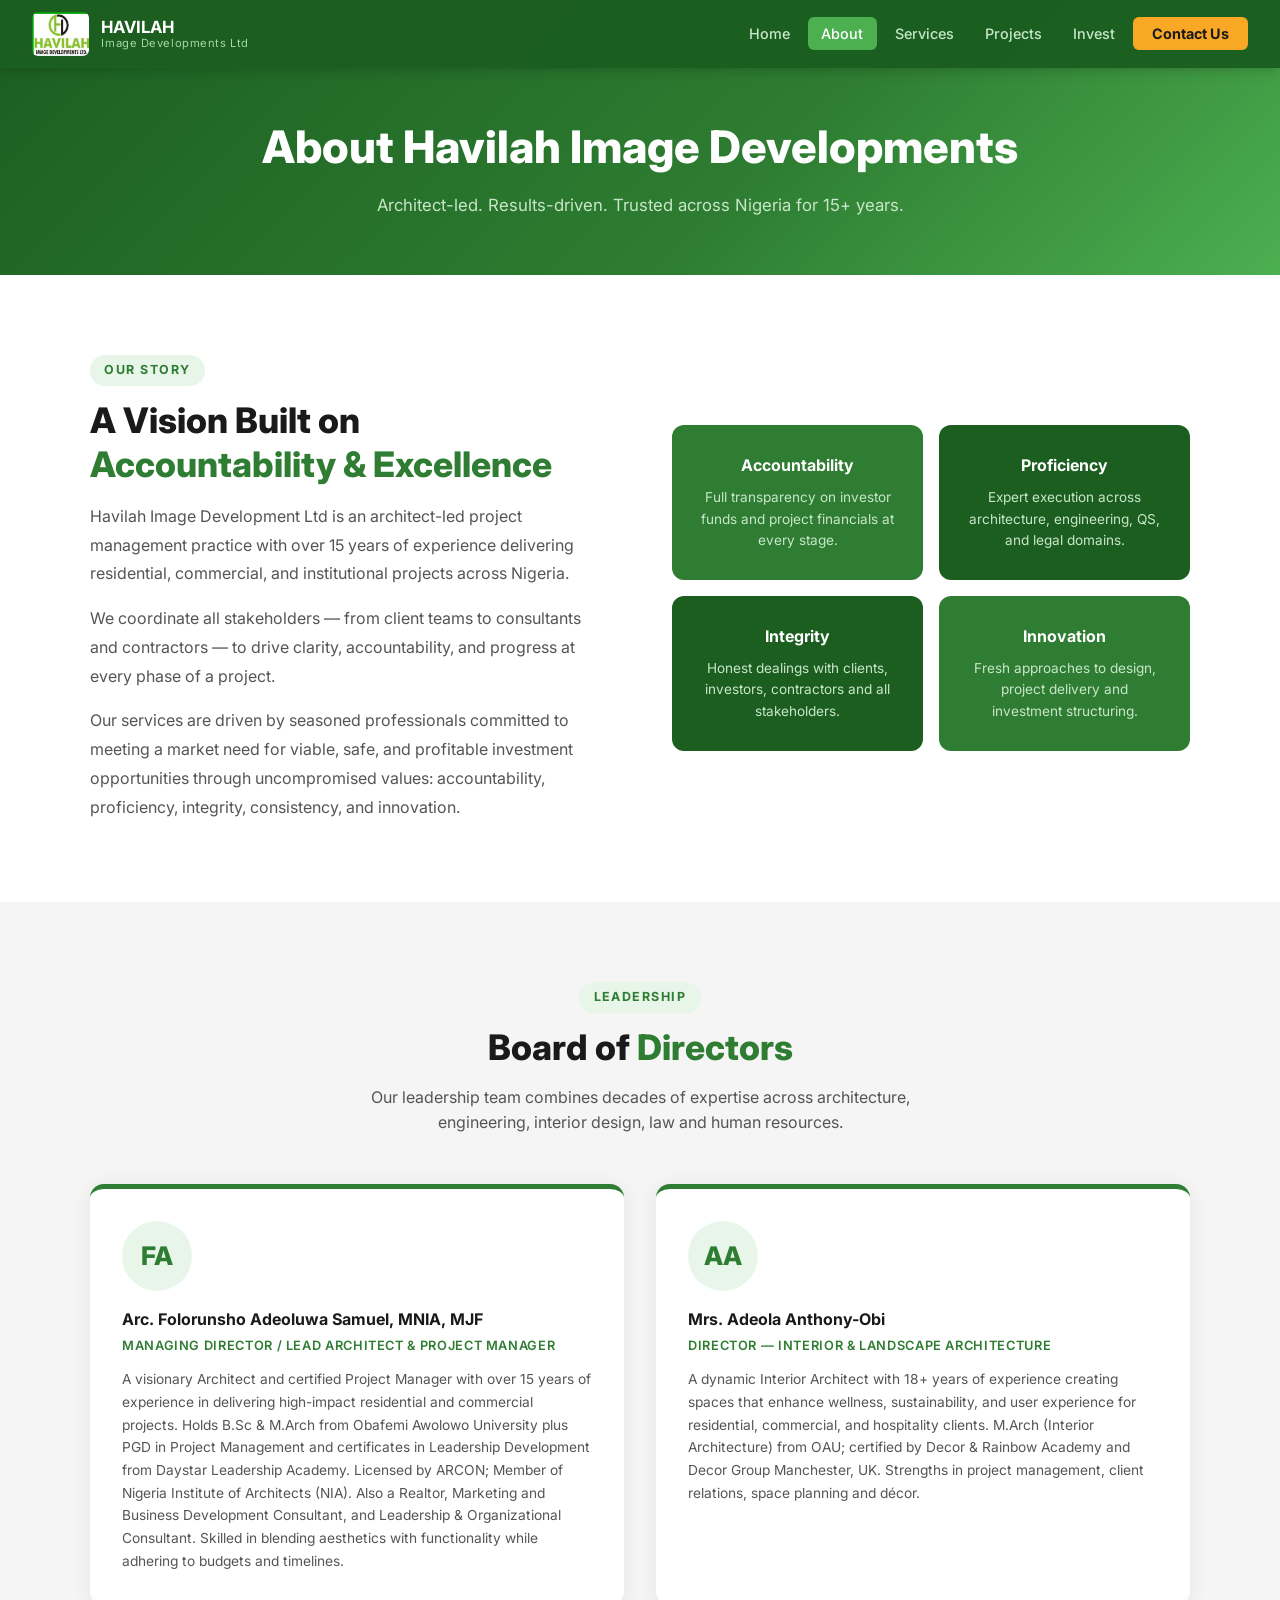
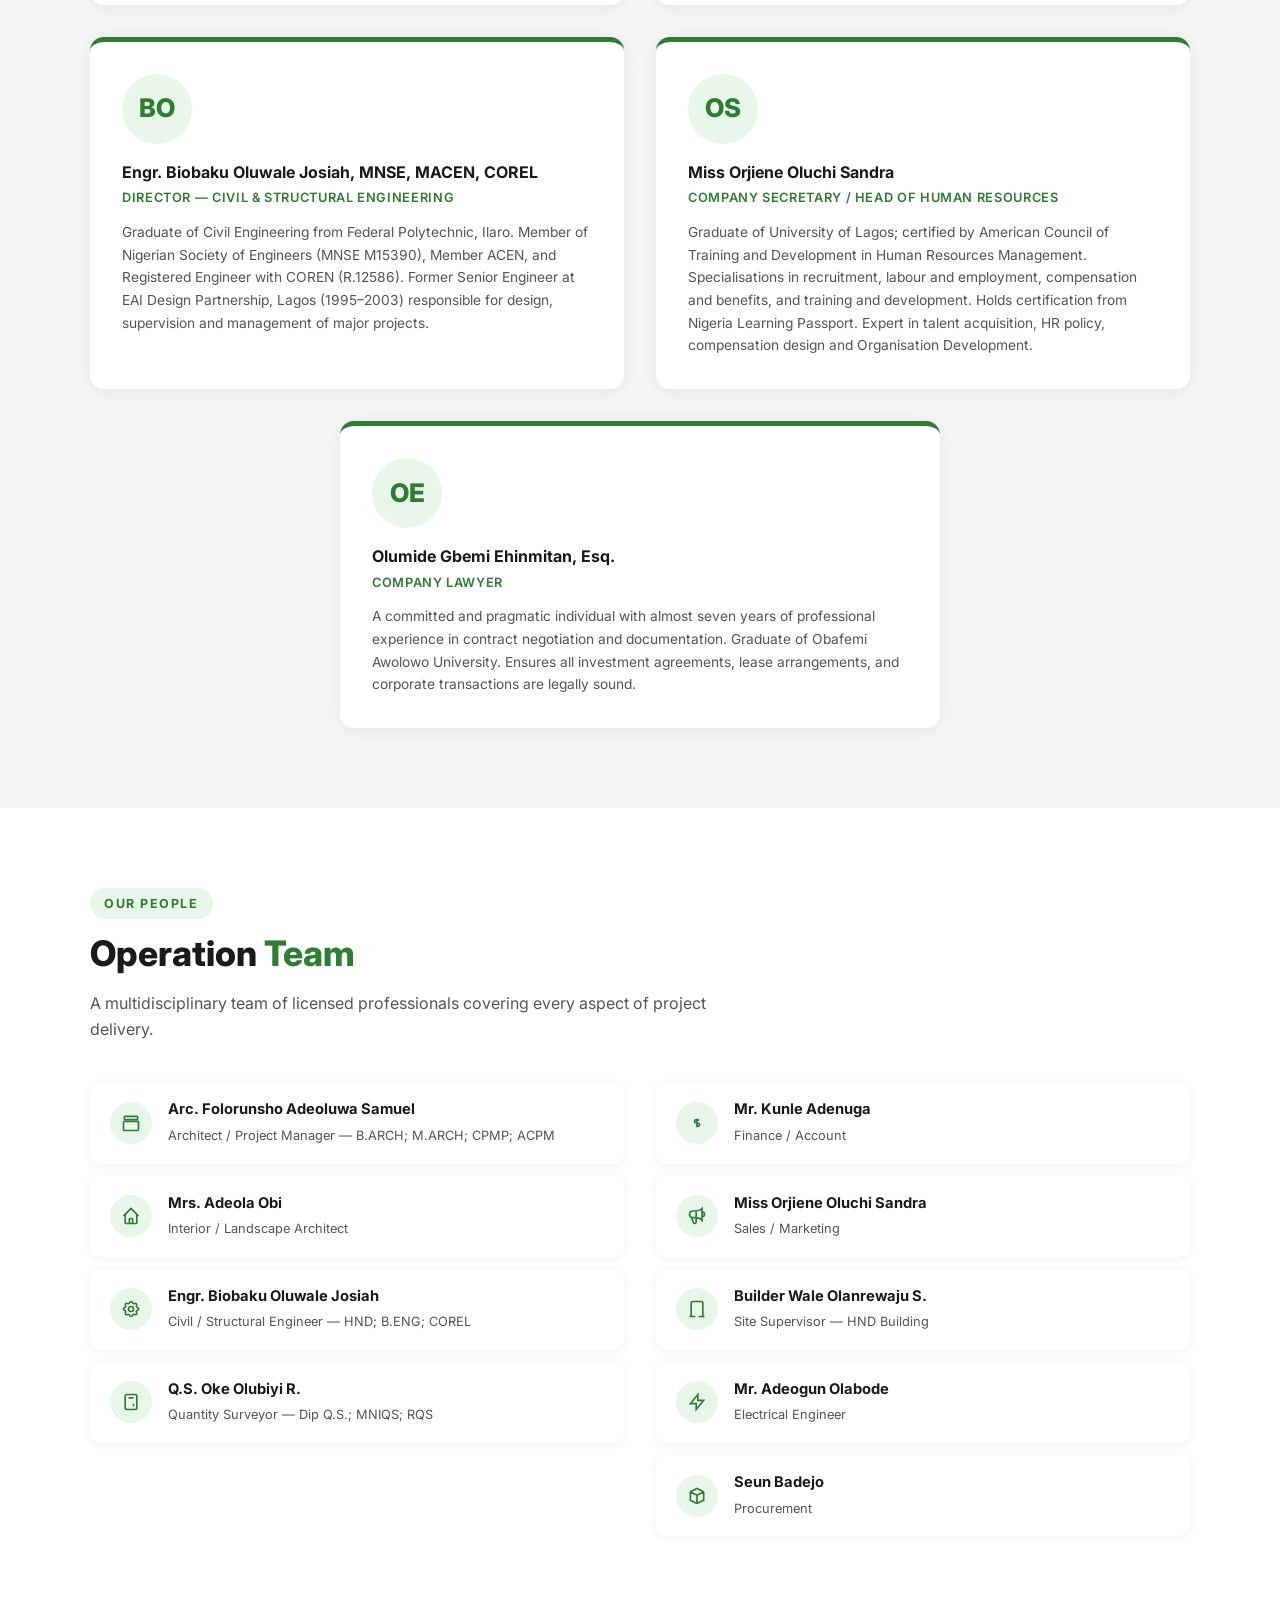
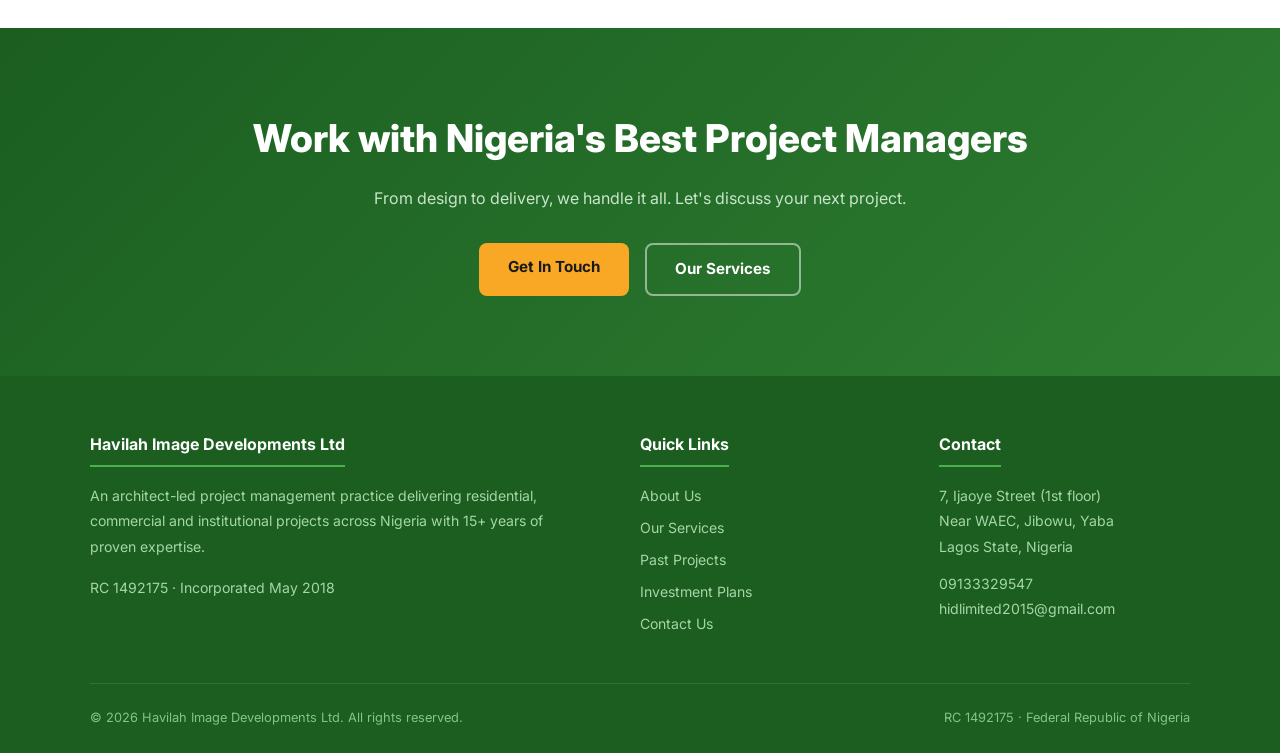
==== commit ecdfbcb7: "Update from reviewed company profile — new investment tiers (15M/20M/25M), add Shop/Store space type" ====
--- a/about.html
+++ b/about.html
@@ -65,6 +65,15 @@
     }
     .value-card h3 { font-size: 1rem; font-weight: 700; margin-bottom: 0.5rem; }
     .value-card p { font-size: 0.85rem; color: #c8e6c9; }
+    @media (max-width: 768px) {
+      .team-card { padding: 1.5rem; }
+      .ops-row { padding: 0.9rem 1rem; }
+      .value-card { padding: 1.25rem; }
+    }
+
+    @media (max-width: 480px) {
+      .team-avatar { width: 56px; height: 56px; font-size: 1.3rem; }
+    }
   </style>
 </head>
 <body>
@@ -138,7 +147,7 @@
         <div class="team-avatar">FA</div>
         <h3>Arc. Folorunsho Adeoluwa Samuel, MNIA, MJF</h3>
         <div class="role">Managing Director / Lead Architect & Project Manager</div>
-        <p>A visionary Architect and certified Project Manager with over 15 years of experience in delivering high-impact residential and commercial projects. Holds B.Sc &amp; M.Arch from Obafemi Awolowo University plus PGD in Project Management. Licensed by ARCON; Member of Nigeria Institute of Architects (NIA). Skilled in blending aesthetics with functionality while adhering to budgets and timelines.</p>
+        <p>A visionary Architect and certified Project Manager with over 15 years of experience in delivering high-impact residential and commercial projects. Holds B.Sc &amp; M.Arch from Obafemi Awolowo University plus PGD in Project Management and certificates in Leadership Development from Daystar Leadership Academy. Licensed by ARCON; Member of Nigeria Institute of Architects (NIA). Also a Realtor, Marketing and Business Development Consultant, and Leadership &amp; Organizational Consultant. Skilled in blending aesthetics with functionality while adhering to budgets and timelines.</p>
       </div>
       <div class="team-card">
         <div class="team-avatar">AA</div>
--- a/assets/css/style.css
+++ b/assets/css/style.css
@@ -510,9 +510,60 @@
     gap: 0.5rem;
     text-align: center;
   }
+
+  /* Tables scroll horizontally on small screens */
+  .table-wrap {
+    overflow-x: auto;
+    -webkit-overflow-scrolling: touch;
+  }
+
+  .styled-table {
+    min-width: 520px;
+  }
+
+  /* Cards reduce padding */
+  .card { padding: 1.25rem; }
+
+  /* Plan cards stack */
+  .plan-card { padding: 1.75rem 1.25rem; }
+
+  /* Dividers hide on mobile */
+  .divider-line { display: none; }
+
+  /* Section padding tighter */
+  section { padding: 3.5rem 1rem; }
 }
 
 @media (max-width: 480px) {
-  section { padding: 3.5rem 1rem; }
+  section { padding: 2.5rem 1rem; }
+
   .navbar { padding: 0 1rem; }
-}
+
+  .navbar-brand span { font-size: 0.9rem; }
+
+  .page-header { padding: 6rem 1rem 2.5rem; }
+
+  /* Prevent any element exceeding viewport */
+  * { max-width: 100%; }
+
+  img { height: auto; }
+
+  .btn {
+    padding: 0.7rem 1.2rem;
+    font-size: 0.88rem;
+  }
+
+  /* Hero card full width */
+  .hero-card { padding: 1.25rem; }
+
+  /* Stats grid 2-col on tiny screens */
+  .stats-grid {
+    grid-template-columns: repeat(2, 1fr) !important;
+  }
+
+  /* Section label smaller */
+  .section-label { font-size: 0.72rem; }
+
+  /* Footer tighter */
+  .footer { padding: 2.5rem 1rem 1.5rem; }
+}
